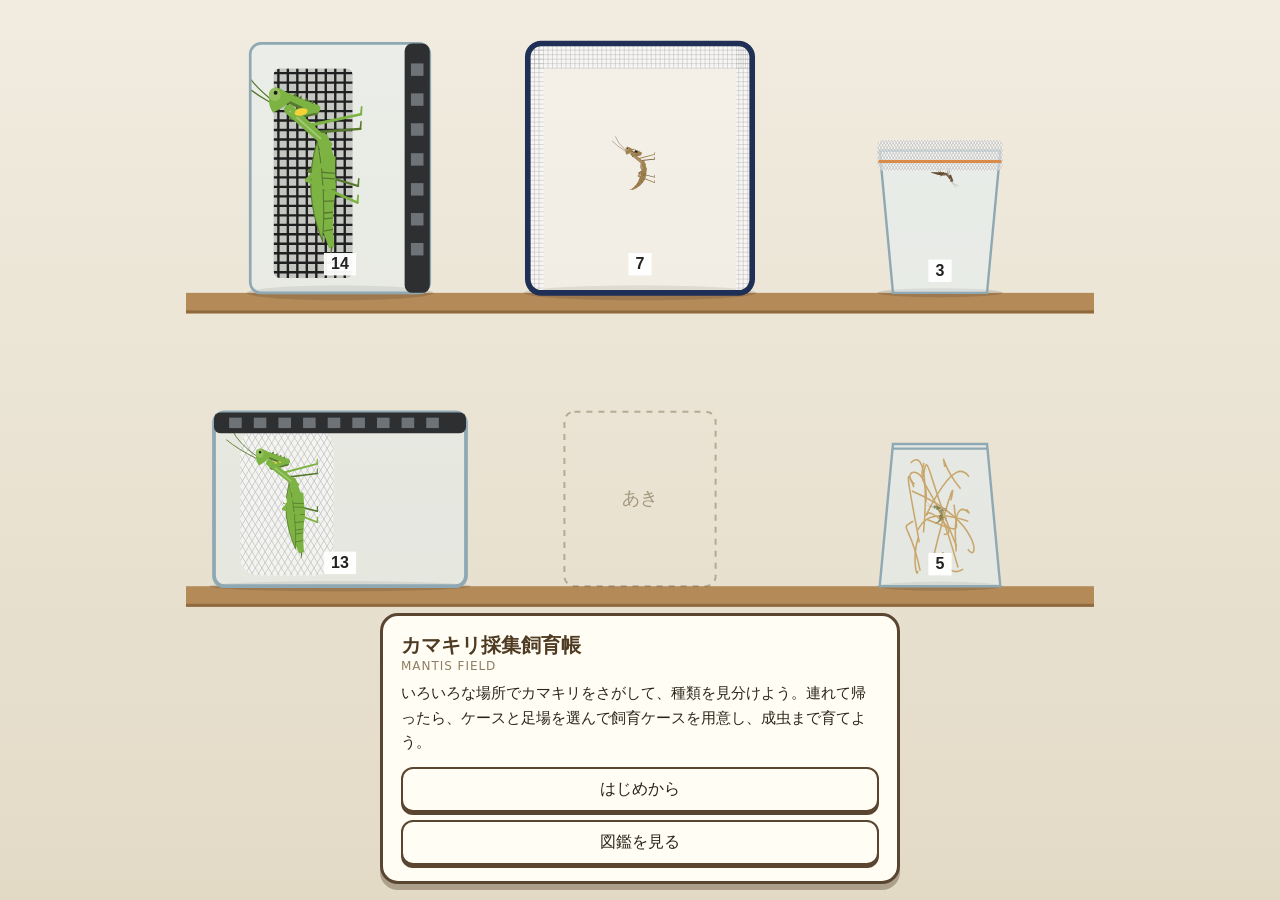
==== games/mantis-field/index.html @ 587cecc1 "feat: カマキリ採集飼育帳 MANTIS FIELD を追加する Problem: スライド「カマキリ」をもとに、カマキリを育てる新しいゲームを作ってほしいと頼まれた。スライドに載っていないことは" ====
<!DOCTYPE html>
<html lang="ja">
<head>
<meta charset="UTF-8" />
<meta name="viewport" content="width=device-width, initial-scale=1.0, maximum-scale=1.0, user-scalable=no, viewport-fit=cover" />
<meta name="theme-color" content="#5a4630" />
<title>カマキリ採集飼育帳 ― MANTIS FIELD</title>
<link rel="icon" href="data:image/svg+xml,<svg xmlns='http://www.w3.org/2000/svg' viewBox='0 0 100 100'><text y='.9em' font-size='90'>🔎</text></svg>" />
<link rel="stylesheet" href="style.css" />
</head>
<body>
<canvas id="view"></canvas>

<!-- ふだんの画面 (ケースの棚) -->
<div id="hud" class="hidden">
  <header id="top" class="panel">
    <div class="row">
      <b id="mDate"></b><span class="spacer"></span>
      <span id="mStars" class="chip"></span><span id="mEggs" class="chip hidden"></span>
    </div>
    <p class="hint">ケースをタップすると、中のようすを見られる</p>
  </header>
  <div id="log" class="panel"></div>
  <nav id="actions">
    <button data-act="search"><span>🔎</span><small>さがしに行く</small></button>
    <button data-act="dex"><span>📖</span><small>図鑑</small></button>
    <button data-act="next" class="next"><span>▶</span><small>1週間すすめる</small></button>
  </nav>
</div>

<!-- さがしに行った先 -->
<div id="fieldUI" class="hidden">
  <div id="fieldInfo" class="panel"></div>
  <nav id="fieldBtns"></nav>
</div>

<div id="modal" class="hidden"><div class="card" id="modalCard"></div></div>

<script src="data.js"></script>
<script src="art.js"></script>
<script src="main.js"></script>
</body>
</html>
---- games/mantis-field/style.css ----
* { box-sizing: border-box; }
html, body {
  margin: 0; height: 100%; overflow: hidden;
  background: #ece5d6; color: #2b2418;
  font-family: "Hiragino Maru Gothic ProN", "Hiragino Sans", "Noto Sans JP", system-ui, sans-serif;
  -webkit-user-select: none; user-select: none; -webkit-tap-highlight-color: transparent;
}
canvas#view { position: fixed; inset: 0; display: block; touch-action: none; }
.hidden { display: none !important; }

.panel {
  background: rgba(255, 253, 246, 0.92);
  border: 2px solid #5a4630; border-radius: 14px;
  box-shadow: 0 3px 0 rgba(90, 70, 48, 0.35);
}
button {
  font: inherit; color: inherit; cursor: pointer;
  background: #fffdf4; border: 2px solid #5a4630; border-radius: 12px;
  box-shadow: 0 3px 0 #5a4630; padding: 8px 12px;
}
button:active { transform: translateY(2px); box-shadow: 0 1px 0 #5a4630; }
button.next { background: #4f7a35; border-color: #36552a; box-shadow: 0 3px 0 #36552a; color: #fff; }
button:disabled { opacity: 0.45; cursor: default; }
button[aria-pressed="true"] { background: #ffe7a8; border-color: #b07a1c; box-shadow: 0 3px 0 #b07a1c; font-weight: bold; }

/* 上の帯 */
#top {
  position: fixed; left: 50%; transform: translateX(-50%);
  top: calc(8px + env(safe-area-inset-top)); width: min(720px, calc(100% - 16px));
  padding: 8px 12px;
}
#top .row { display: flex; align-items: center; gap: 6px; flex-wrap: wrap; font-size: 15px; }
#top .row b { font-size: 17px; }
#top .spacer { flex: 1; }
#top .hint { margin: 2px 0 0; font-size: 12px; color: #7a6a52; }
.chip { font-size: 12px; padding: 1px 8px; border-radius: 99px; background: #f6ecd2; border: 1px solid #d3bd8b; }

/* お知らせ */
#log {
  position: fixed; left: 50%; transform: translateX(-50%);
  bottom: calc(86px + env(safe-area-inset-bottom)); width: min(720px, calc(100% - 16px));
  padding: 6px 12px; font-size: 13px; line-height: 1.5; height: 72px; overflow: hidden;
  display: flex; flex-direction: column; justify-content: flex-end;
  -webkit-mask-image: linear-gradient(to bottom, transparent 0, #000 22px);
  mask-image: linear-gradient(to bottom, transparent 0, #000 22px);
}
#log p { margin: 2px 0; color: #7a6a52; }
#log p:last-child { color: #2b2418; font-weight: bold; }

/* 下のボタン */
#actions, #fieldBtns {
  position: fixed; left: 50%; transform: translateX(-50%);
  bottom: calc(10px + env(safe-area-inset-bottom)); width: min(720px, calc(100% - 16px));
  display: flex; gap: 6px;
}
#actions button { flex: 1; min-width: 0; padding: 6px 2px; display: flex; flex-direction: column; align-items: center; gap: 1px; }
#actions button span { font-size: 22px; line-height: 1.1; }
#actions button small { font-size: 12px; white-space: nowrap; }
#actions button.next { flex: 1.4; }
#fieldBtns button { flex: 1; font-size: 17px; padding: 12px 8px; }

#fieldInfo {
  position: fixed; left: 50%; transform: translateX(-50%);
  top: calc(8px + env(safe-area-inset-top)); width: min(720px, calc(100% - 16px));
  padding: 8px 12px; font-size: 15px; line-height: 1.55; text-align: center;
}
#fieldInfo small { color: #7a6a52; }
.big { font-size: 19px; font-weight: bold; color: #8a4b1c; }

/* ダイアログ */
#modal {
  position: fixed; inset: 0; display: flex; align-items: center; justify-content: center;
  background: rgba(40, 30, 15, 0.35); padding: 16px;
}
#modal.low { align-items: flex-end; background: transparent; }
.card {
  width: min(520px, 100%); max-height: calc(100vh - 32px); max-height: calc(100dvh - 32px); overflow: auto;
  background: #fffdf4; border: 3px solid #5a4630; border-radius: 18px; padding: 16px 18px;
  box-shadow: 0 6px 0 rgba(90, 70, 48, 0.4);
  -webkit-user-select: text; user-select: text;
}
.card h2 { margin: 0 0 8px; font-size: 20px; color: #4f3a22; }
.card h2 small { display: block; font-size: 12px; color: #8f7e63; letter-spacing: 0.08em; font-weight: normal; }
.card h3 { margin: 12px 0 4px; font-size: 15px; color: #4f3a22; }
.card p { margin: 6px 0; line-height: 1.65; font-size: 15px; }
.card p.sub { font-size: 13px; color: #6a5a40; background: #f6efdc; border-radius: 10px; padding: 6px 10px; }
.card ul { margin: 4px 0; padding-left: 1.3em; font-size: 14px; line-height: 1.6; }
.card .btns { display: flex; flex-direction: column; gap: 8px; margin-top: 12px; }
.card .btns button { font-size: 16px; padding: 10px; }
.card canvas { display: block; margin: 0 auto; max-width: 100%; border-radius: 10px; }
.panelBox { margin: 6px 0; }

/* さがす場所 */
.placeList { display: flex; flex-direction: column; gap: 6px; }
.placeList button { text-align: left; padding: 7px 12px; }
.placeList b { display: block; font-size: 15px; }
.placeList small { color: #7a6a52; font-size: 12px; }

/* 見分ける */
.tabs { display: flex; flex-wrap: wrap; gap: 5px; }
.tabs button { font-size: 13px; padding: 4px 9px; box-shadow: 0 2px 0 #5a4630; }
.feat { background: #eef4e4; border-radius: 10px; padding: 6px 10px; font-weight: bold; color: #35502a; min-height: 2.6em; }
.choices { display: grid; grid-template-columns: 1fr 1fr; gap: 6px; }
.choices button { font-size: 14px; padding: 8px 6px; }

/* ケースを用意する */
.optGroup h3 { margin: 10px 0 4px; }
.optBtns { display: flex; flex-wrap: wrap; gap: 5px; }
.optBtns button { font-size: 13px; padding: 5px 10px; box-shadow: 0 2px 0 #5a4630; }
.optGroup p.sub { margin-top: 6px; }

/* 図鑑 */
.dex details, .dexCare details { border-bottom: 1px solid #eadfc4; padding: 4px 0; }
.dex summary, .dexCare summary { cursor: pointer; font-size: 15px; padding: 4px 0; }
.dex summary small { color: #8f7e63; font-size: 12px; }
.mk { display: inline-block; min-width: 2.2em; color: #c48a12; }
.dexEggs p { font-size: 14px; }
.card .btns.sticky { position: sticky; bottom: -16px; margin: 12px -18px -16px; padding: 10px 18px 14px; background: #fffdf4; border-top: 1px solid #eadfc4; }
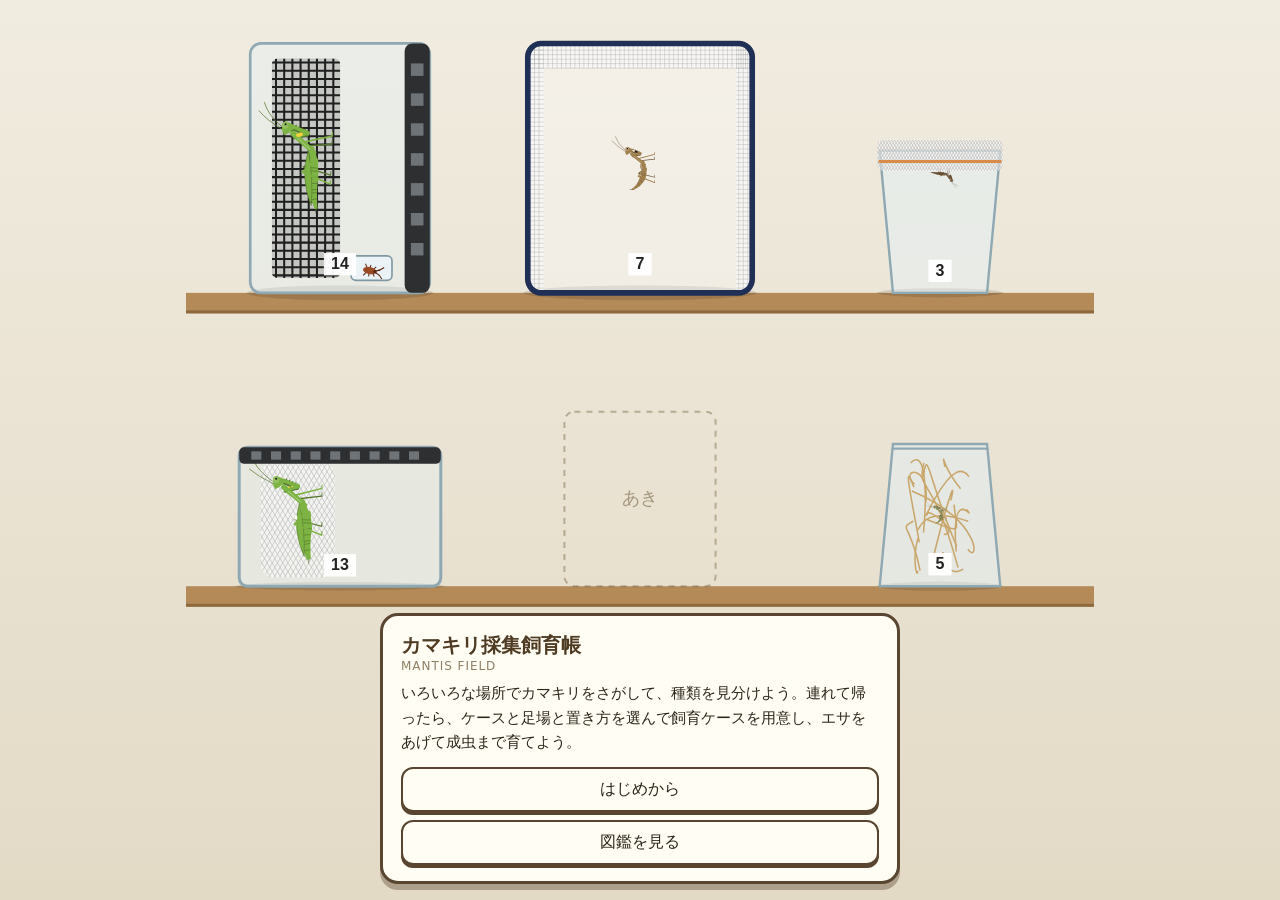
==== commit 5afe6d7f: "feat: MANTIS FIELD を最新のスライドに合わせ、エサやりと置き方を入れる Problem: スライド「カマキリ」の最新版をもらい、これをもとにゲームを作り直してほしいと頼まれた。写真は" ====
--- a/games/mantis-field/index.html
+++ b/games/mantis-field/index.html
@@ -23,6 +23,7 @@
   <div id="log" class="panel"></div>
   <nav id="actions">
     <button data-act="search"><span>🔎</span><small>さがしに行く</small></button>
+    <button data-act="feed"><span>🦗</span><small>エサをあげる</small></button>
     <button data-act="dex"><span>📖</span><small>図鑑</small></button>
     <button data-act="next" class="next"><span>▶</span><small>1週間すすめる</small></button>
   </nav>
--- a/games/mantis-field/style.css
+++ b/games/mantis-field/style.css
@@ -57,6 +57,7 @@
 #actions button span { font-size: 22px; line-height: 1.1; }
 #actions button small { font-size: 12px; white-space: nowrap; }
 #actions button.next { flex: 1.4; }
+#actions button.due { background: #ffe7a8; border-color: #b07a1c; box-shadow: 0 3px 0 #b07a1c; }
 #fieldBtns button { flex: 1; font-size: 17px; padding: 12px 8px; }
 
 #fieldInfo {
